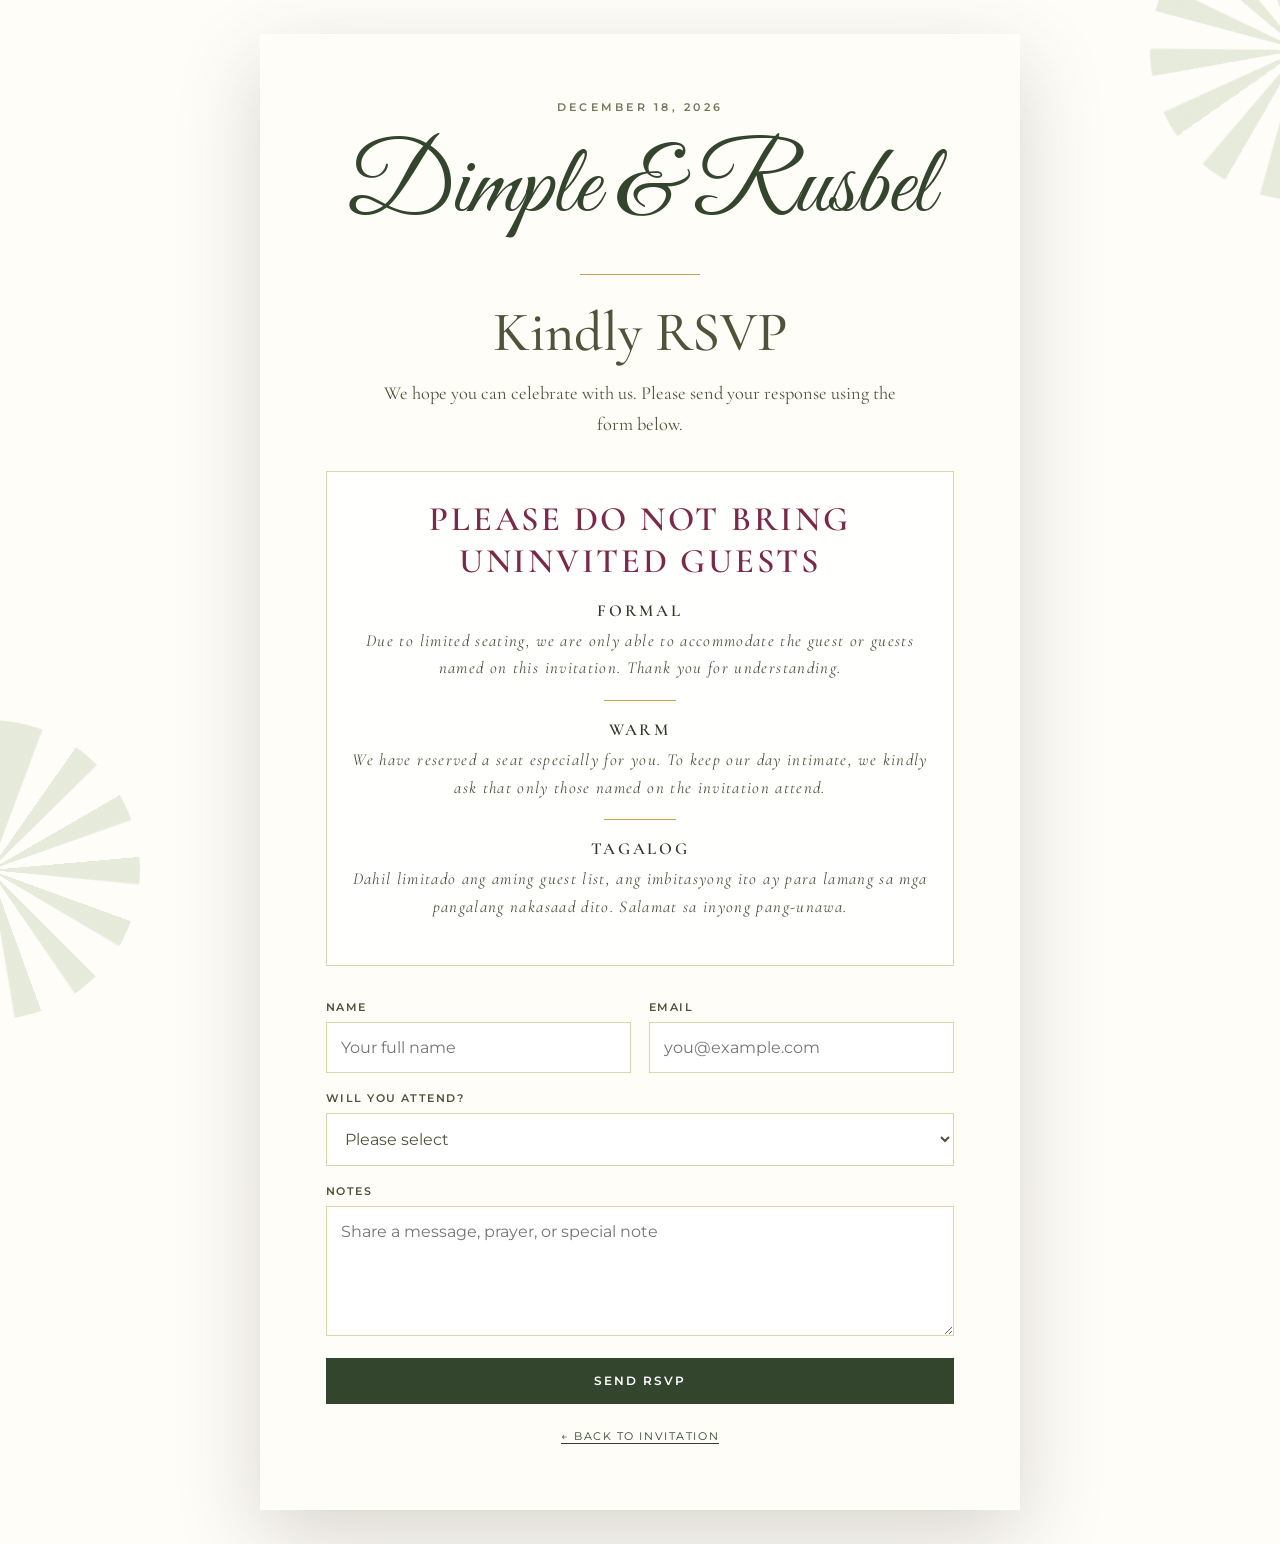
==== html/rsvp.html @ dd46d13d "Add files via upload" ====
<!doctype html>
<html lang="en">
<head>
  <meta charset="utf-8"><meta name="viewport" content="width=device-width,initial-scale=1">
  <title>RSVP | Dimple & Rusbel</title>
  <link rel="preconnect" href="https://fonts.googleapis.com"><link rel="preconnect" href="https://fonts.gstatic.com" crossorigin>
  <link href="https://fonts.googleapis.com/css2?family=Cormorant+Garamond:wght@400;500;600&family=Great+Vibes&family=Montserrat:wght@400;500;600&display=swap" rel="stylesheet">
  <style>
    :root{--deep:#34452e;--ink:#50523a;--paper:#fffdf8;--yellow:#f3d879;--gold:#c8a24f;--line:#ded4ae}*{box-sizing:border-box}body{margin:0;min-height:100svh;font-family:Montserrat,Arial,sans-serif;color:var(--ink);background:linear-gradient(rgba(255,253,248,.87),rgba(255,253,248,.94)),url('dimple-rusbel-hero.png') center/cover fixed;display:grid;place-items:center;padding:34px 15px}body:before,body:after{content:"";position:fixed;width:300px;height:300px;border-radius:50%;z-index:-1;opacity:.35;background:repeating-conic-gradient(from 10deg,#b8c7a4 0 10deg,transparent 11deg 25deg)}body:before{left:-160px;bottom:-120px}body:after{right:-170px;top:-100px;transform:rotate(150deg)}.card{width:min(760px,100%);background:rgba(255,253,248,.93);border:1px solid rgba(255,255,255,.9);box-shadow:0 28px 80px rgba(59,62,40,.2);padding:clamp(30px,6vw,65px);text-align:center}.eyebrow{font-size:.68rem;letter-spacing:.3em;text-transform:uppercase;font-weight:600;color:#77785b}.names{font:400 clamp(3.8rem,10vw,6.2rem) "Great Vibes",cursive;color:var(--deep);margin:13px 0 0}.title{font:500 clamp(2.2rem,6vw,3.5rem) "Cormorant Garamond",serif;margin:0}.intro{font:1.15rem/1.7 "Cormorant Garamond",serif;max-width:520px;margin:12px auto 30px}.ornament{width:120px;height:1px;background:var(--gold);margin:23px auto}form{text-align:left;display:grid;grid-template-columns:1fr 1fr;gap:18px}label{display:block;font-size:.69rem;text-transform:uppercase;letter-spacing:.13em;font-weight:600;margin:0 0 8px}input,select,textarea{width:100%;border:1px solid var(--line);background:white;border-radius:0;padding:15px 14px;font:inherit;color:var(--ink);outline:none}input:focus,select:focus,textarea:focus{border-color:var(--gold);box-shadow:0 0 0 3px rgba(200,162,79,.12)}textarea{min-height:130px;resize:vertical}.full{grid-column:1/-1}.submit{width:100%;border:0;padding:16px;background:var(--deep);color:white;font:600 .72rem Montserrat;letter-spacing:.18em;text-transform:uppercase;cursor:pointer}.submit:hover{background:#506548}.submit:disabled{opacity:.65}.message{display:none;padding:14px;margin-top:15px;text-align:center;background:#f7edc7}.guest-note{margin:0 auto 34px;padding:26px 24px;border:1px solid var(--line);background:rgba(255,255,255,.7);text-align:center}.guest-note h2{margin:0 0 18px;font:600 clamp(1.55rem,4vw,2.15rem) 'Cormorant Garamond',serif;letter-spacing:.08em;text-transform:uppercase;color:#7a2948}.guest-note-block{margin:18px auto;max-width:590px}.guest-note-block h3{margin:0 0 6px;font:600 1.05rem 'Cormorant Garamond',serif;letter-spacing:.16em;text-transform:uppercase;color:#35372b}.guest-note-block p{margin:0;font:italic 1.05rem/1.65 'Cormorant Garamond',serif;letter-spacing:.08em;color:#4f503f}.guest-note-divider{width:72px;height:1px;background:var(--gold);margin:16px auto}.back{display:inline-block;margin-top:25px;font-size:.7rem;letter-spacing:.14em;text-transform:uppercase;color:var(--deep);text-decoration:none;border-bottom:1px solid var(--deep)}@media(max-width:620px){form{grid-template-columns:1fr}.full{grid-column:auto}.card{padding:36px 20px}.names{font-size:4rem}}
  </style>
</head>
<body>
  <main class="card">
    <div class="eyebrow">December 18, 2026</div><div class="names">Dimple & Rusbel</div><div class="ornament"></div><h1 class="title">Kindly RSVP</h1><p class="intro">We hope you can celebrate with us. Please send your response using the form below.</p>
    <section class="guest-note" aria-labelledby="guest-note-title">
      <h2 id="guest-note-title">Please Do Not Bring Uninvited Guests</h2>
      <div class="guest-note-block">
        <h3>Formal</h3>
        <p>Due to limited seating, we are only able to accommodate the guest or guests named on this invitation. Thank you for understanding.</p>
      </div>
      <div class="guest-note-divider"></div>
      <div class="guest-note-block">
        <h3>Warm</h3>
        <p>We have reserved a seat especially for you. To keep our day intimate, we kindly ask that only those named on the invitation attend.</p>
      </div>
      <div class="guest-note-divider"></div>
      <div class="guest-note-block">
        <h3>Tagalog</h3>
        <p>Dahil limitado ang aming guest list, ang imbitasyong ito ay para lamang sa mga pangalang nakasaad dito. Salamat sa inyong pang-unawa.</p>
      </div>
    </section>
    <form id="rsvpForm">
      <div><label for="name">Name</label><input id="name" name="name" autocomplete="name" required placeholder="Your full name"></div>
      <div><label for="email">Email</label><input id="email" name="email" type="email" autocomplete="email" required placeholder="you@example.com"></div>
      <div class="full"><label for="attendance">Will you attend?</label><select id="attendance" name="attendance" required><option value="" selected disabled>Please select</option><option value="Joyfully attending">Joyfully attending</option><option value="Regretfully unable">Regretfully unable</option></select></div>
      <div class="full"><label for="notes">Notes</label><textarea id="notes" name="notes" placeholder="Share a message, prayer, or special note"></textarea></div>
      <div class="full"><button class="submit" type="submit">Send RSVP</button><div class="message" id="message"></div></div>
    </form>
    <a class="back" href="index.html">← Back to invitation</a>
  </main>
  <script>
    const APPS_SCRIPT_URL='PASTE_YOUR_APPS_SCRIPT_WEB_APP_URL_HERE';
    document.getElementById('rsvpForm').addEventListener('submit',async function(e){e.preventDefault();const btn=this.querySelector('button'),msg=document.getElementById('message');if(APPS_SCRIPT_URL.includes('PASTE_YOUR')){alert('Please add your Google Apps Script Web App URL in rsvp.html first.');return}btn.disabled=true;btn.textContent='Sending...';msg.style.display='none';const data=new URLSearchParams(new FormData(this));data.append('submittedAt',new Date().toISOString());try{await fetch(APPS_SCRIPT_URL,{method:'POST',mode:'no-cors',body:data});msg.textContent='Thank you! Your RSVP has been received.';msg.style.display='block';this.reset()}catch(err){msg.textContent='We could not send your RSVP. Please try again.';msg.style.display='block'}finally{btn.disabled=false;btn.textContent='Send RSVP'}});
  </script>
</body>
</html>
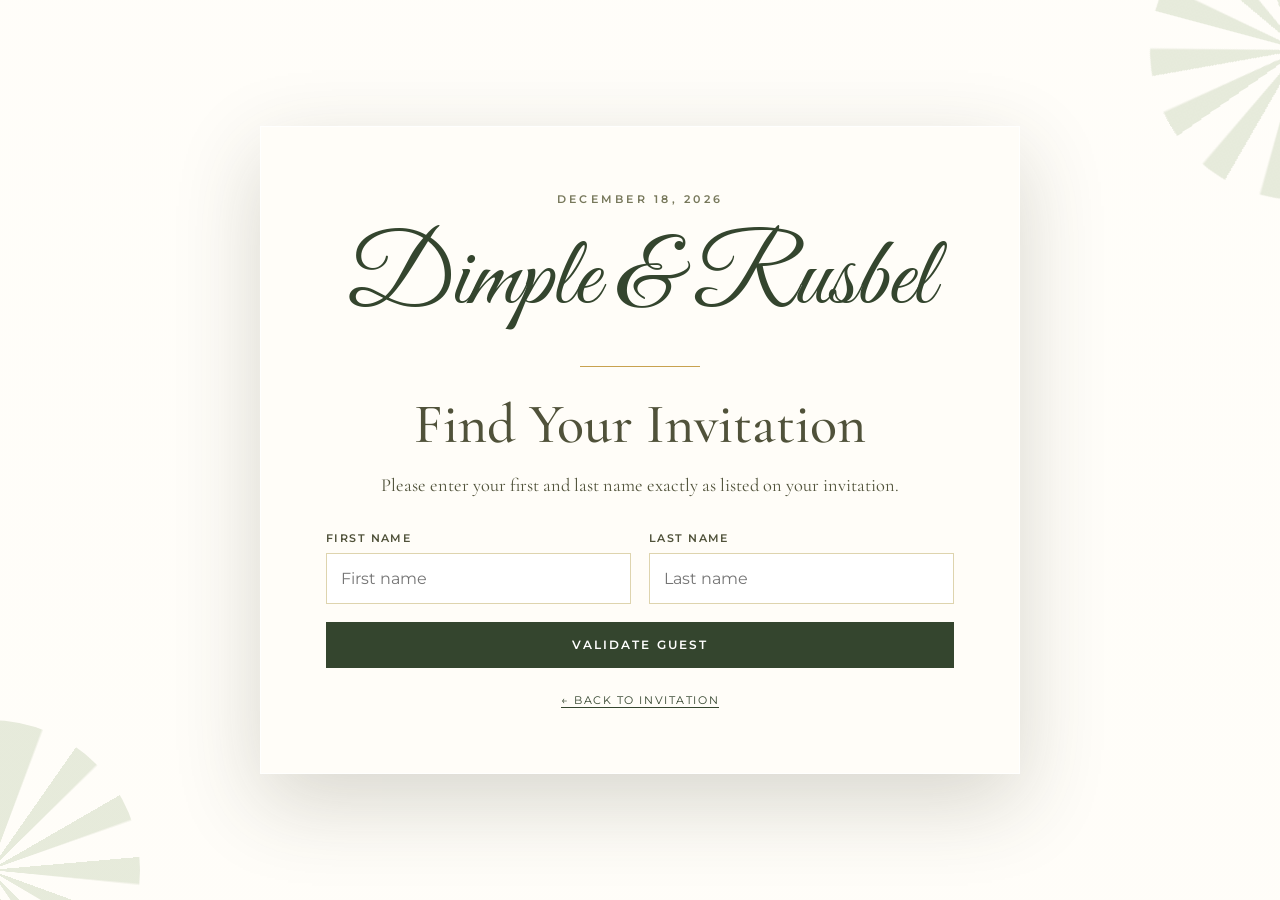
==== commit e77cd317: "Add files via upload" ====
--- a/html/rsvp.html
+++ b/html/rsvp.html
@@ -7,40 +7,263 @@
   <link href="https://fonts.googleapis.com/css2?family=Cormorant+Garamond:wght@400;500;600&family=Great+Vibes&family=Montserrat:wght@400;500;600&display=swap" rel="stylesheet">
   <style>
     :root{--deep:#34452e;--ink:#50523a;--paper:#fffdf8;--yellow:#f3d879;--gold:#c8a24f;--line:#ded4ae}*{box-sizing:border-box}body{margin:0;min-height:100svh;font-family:Montserrat,Arial,sans-serif;color:var(--ink);background:linear-gradient(rgba(255,253,248,.87),rgba(255,253,248,.94)),url('dimple-rusbel-hero.png') center/cover fixed;display:grid;place-items:center;padding:34px 15px}body:before,body:after{content:"";position:fixed;width:300px;height:300px;border-radius:50%;z-index:-1;opacity:.35;background:repeating-conic-gradient(from 10deg,#b8c7a4 0 10deg,transparent 11deg 25deg)}body:before{left:-160px;bottom:-120px}body:after{right:-170px;top:-100px;transform:rotate(150deg)}.card{width:min(760px,100%);background:rgba(255,253,248,.93);border:1px solid rgba(255,255,255,.9);box-shadow:0 28px 80px rgba(59,62,40,.2);padding:clamp(30px,6vw,65px);text-align:center}.eyebrow{font-size:.68rem;letter-spacing:.3em;text-transform:uppercase;font-weight:600;color:#77785b}.names{font:400 clamp(3.8rem,10vw,6.2rem) "Great Vibes",cursive;color:var(--deep);margin:13px 0 0}.title{font:500 clamp(2.2rem,6vw,3.5rem) "Cormorant Garamond",serif;margin:0}.intro{font:1.15rem/1.7 "Cormorant Garamond",serif;max-width:520px;margin:12px auto 30px}.ornament{width:120px;height:1px;background:var(--gold);margin:23px auto}form{text-align:left;display:grid;grid-template-columns:1fr 1fr;gap:18px}label{display:block;font-size:.69rem;text-transform:uppercase;letter-spacing:.13em;font-weight:600;margin:0 0 8px}input,select,textarea{width:100%;border:1px solid var(--line);background:white;border-radius:0;padding:15px 14px;font:inherit;color:var(--ink);outline:none}input:focus,select:focus,textarea:focus{border-color:var(--gold);box-shadow:0 0 0 3px rgba(200,162,79,.12)}textarea{min-height:130px;resize:vertical}.full{grid-column:1/-1}.submit{width:100%;border:0;padding:16px;background:var(--deep);color:white;font:600 .72rem Montserrat;letter-spacing:.18em;text-transform:uppercase;cursor:pointer}.submit:hover{background:#506548}.submit:disabled{opacity:.65}.message{display:none;padding:14px;margin-top:15px;text-align:center;background:#f7edc7}.guest-note{margin:0 auto 34px;padding:26px 24px;border:1px solid var(--line);background:rgba(255,255,255,.7);text-align:center}.guest-note h2{margin:0 0 18px;font:600 clamp(1.55rem,4vw,2.15rem) 'Cormorant Garamond',serif;letter-spacing:.08em;text-transform:uppercase;color:#7a2948}.guest-note-block{margin:18px auto;max-width:590px}.guest-note-block h3{margin:0 0 6px;font:600 1.05rem 'Cormorant Garamond',serif;letter-spacing:.16em;text-transform:uppercase;color:#35372b}.guest-note-block p{margin:0;font:italic 1.05rem/1.65 'Cormorant Garamond',serif;letter-spacing:.08em;color:#4f503f}.guest-note-divider{width:72px;height:1px;background:var(--gold);margin:16px auto}.back{display:inline-block;margin-top:25px;font-size:.7rem;letter-spacing:.14em;text-transform:uppercase;color:var(--deep);text-decoration:none;border-bottom:1px solid var(--deep)}@media(max-width:620px){form{grid-template-columns:1fr}.full{grid-column:auto}.card{padding:36px 20px}.names{font-size:4rem}}
+  
+    .validation-form{margin-top:10px}
+    .validation-message{background:#fbe9e7;color:#7a2948;border:1px solid #ebc2bc}
+    .validation-message.success{background:#eaf4ec;color:#355d3d;border-color:#c9dfce}
+    #rsvpStep[hidden]{display:none}
+    #guestValidationStep[hidden]{display:none}
+    #name[readonly]{background:#f5f1e8;color:#5f604f}
+    .change-guest{margin-top:22px;border:0;background:transparent;color:var(--deep);font:600 .68rem Montserrat;letter-spacing:.12em;text-transform:uppercase;cursor:pointer;border-bottom:1px solid var(--deep);padding:0 0 4px}
+
   </style>
 </head>
 <body>
   <main class="card">
-    <div class="eyebrow">December 18, 2026</div><div class="names">Dimple & Rusbel</div><div class="ornament"></div><h1 class="title">Kindly RSVP</h1><p class="intro">We hope you can celebrate with us. Please send your response using the form below.</p>
-    <section class="guest-note" aria-labelledby="guest-note-title">
-      <h2 id="guest-note-title">Please Do Not Bring Uninvited Guests</h2>
-      <div class="guest-note-block">
-        <h3>Formal</h3>
-        <p>Due to limited seating, we are only able to accommodate the guest or guests named on this invitation. Thank you for understanding.</p>
-      </div>
-      <div class="guest-note-divider"></div>
-      <div class="guest-note-block">
-        <h3>Warm</h3>
-        <p>We have reserved a seat especially for you. To keep our day intimate, we kindly ask that only those named on the invitation attend.</p>
-      </div>
-      <div class="guest-note-divider"></div>
-      <div class="guest-note-block">
-        <h3>Tagalog</h3>
-        <p>Dahil limitado ang aming guest list, ang imbitasyong ito ay para lamang sa mga pangalang nakasaad dito. Salamat sa inyong pang-unawa.</p>
-      </div>
+    <div class="eyebrow">December 18, 2026</div>
+    <div class="names">Dimple & Rusbel</div>
+    <div class="ornament"></div>
+
+    <section id="guestValidationStep">
+      <h1 class="title">Find Your Invitation</h1>
+      <p class="intro">Please enter your first and last name exactly as listed on your invitation.</p>
+
+      <form id="guestValidationForm" class="validation-form">
+        <div>
+          <label for="firstName">First Name</label>
+          <input id="firstName" name="firstName" autocomplete="given-name" required placeholder="First name">
+        </div>
+        <div>
+          <label for="lastName">Last Name</label>
+          <input id="lastName" name="lastName" autocomplete="family-name" required placeholder="Last name">
+        </div>
+        <div class="full">
+          <button class="submit" type="submit">Validate Guest</button>
+          <div class="message validation-message" id="validationMessage"></div>
+        </div>
+      </form>
     </section>
-    <form id="rsvpForm">
-      <div><label for="name">Name</label><input id="name" name="name" autocomplete="name" required placeholder="Your full name"></div>
-      <div><label for="email">Email</label><input id="email" name="email" type="email" autocomplete="email" required placeholder="you@example.com"></div>
-      <div class="full"><label for="attendance">Will you attend?</label><select id="attendance" name="attendance" required><option value="" selected disabled>Please select</option><option value="Joyfully attending">Joyfully attending</option><option value="Regretfully unable">Regretfully unable</option></select></div>
-      <div class="full"><label for="notes">Notes</label><textarea id="notes" name="notes" placeholder="Share a message, prayer, or special note"></textarea></div>
-      <div class="full"><button class="submit" type="submit">Send RSVP</button><div class="message" id="message"></div></div>
-    </form>
+
+    <section id="rsvpStep" hidden>
+      <h1 class="title">Kindly RSVP</h1>
+      <p class="intro">We found your invitation. Please send your response using the form below.</p>
+
+      <section class="guest-note" aria-labelledby="guest-note-title">
+        <h2 id="guest-note-title">Please Do Not Bring Uninvited Guests</h2>
+        <div class="guest-note-block">
+          <h3>Formal</h3>
+          <p>Due to limited seating, we are only able to accommodate the guest or guests named on this invitation. Thank you for understanding.</p>
+        </div>
+        <div class="guest-note-divider"></div>
+        <div class="guest-note-block">
+          <h3>Warm</h3>
+          <p>We have reserved a seat especially for you. To keep our day intimate, we kindly ask that only those named on the invitation attend.</p>
+        </div>
+        <div class="guest-note-divider"></div>
+        <div class="guest-note-block">
+          <h3>Tagalog</h3>
+          <p>Dahil limitado ang aming guest list, ang imbitasyong ito ay para lamang sa mga pangalang nakasaad dito. Salamat sa inyong pang-unawa.</p>
+        </div>
+      </section>
+
+      <form id="rsvpForm">
+        <div class="full">
+          <label for="name">Name</label>
+          <input id="name" name="name" autocomplete="name" required readonly>
+        </div>
+        <div class="full">
+          <label for="attendance">Will you attend?</label>
+          <select id="attendance" name="attendance" required>
+            <option value="" selected disabled>Please select</option>
+            <option value="Joyfully attending">Joyfully attending</option>
+            <option value="Regretfully unable">Regretfully unable</option>
+          </select>
+        </div>
+        <div class="full">
+          <label for="notes">Notes</label>
+          <textarea id="notes" name="notes" placeholder="Share a message, prayer, or special note"></textarea>
+        </div>
+        <div class="full">
+          <button class="submit" type="submit">Send RSVP</button>
+          <div class="message" id="message"></div>
+        </div>
+      </form>
+
+      <button type="button" class="change-guest" id="changeGuest">← Validate a different guest</button>
+    </section>
+
     <a class="back" href="index.html">← Back to invitation</a>
   </main>
   <script>
-    const APPS_SCRIPT_URL='PASTE_YOUR_APPS_SCRIPT_WEB_APP_URL_HERE';
-    document.getElementById('rsvpForm').addEventListener('submit',async function(e){e.preventDefault();const btn=this.querySelector('button'),msg=document.getElementById('message');if(APPS_SCRIPT_URL.includes('PASTE_YOUR')){alert('Please add your Google Apps Script Web App URL in rsvp.html first.');return}btn.disabled=true;btn.textContent='Sending...';msg.style.display='none';const data=new URLSearchParams(new FormData(this));data.append('submittedAt',new Date().toISOString());try{await fetch(APPS_SCRIPT_URL,{method:'POST',mode:'no-cors',body:data});msg.textContent='Thank you! Your RSVP has been received.';msg.style.display='block';this.reset()}catch(err){msg.textContent='We could not send your RSVP. Please try again.';msg.style.display='block'}finally{btn.disabled=false;btn.textContent='Send RSVP'}});
+    /*
+     * GOOGLE APPS SCRIPT WEB APP
+     *
+     * Replace this with your deployed Apps Script Web App URL:
+     * https://script.google.com/macros/s/YOUR_DEPLOYMENT_ID/exec
+     *
+     * The same Apps Script endpoint can handle:
+     * 1. Guest validation through GET ?action=validateGuest
+     * 2. RSVP submission through POST
+     */
+    const APPS_SCRIPT_URL = "https://script.google.com/macros/s/AKfycbxBWTmR7ZwLeCsBut4e-o5jjSR8i1ikzuobqOIt8ahAMCpXx_okeAoo0VlqP50PNFacKg/exec";
+
+    const validationStep = document.getElementById("guestValidationStep");
+    const rsvpStep = document.getElementById("rsvpStep");
+    const validationForm = document.getElementById("guestValidationForm");
+    const validationMessage = document.getElementById("validationMessage");
+    const rsvpName = document.getElementById("name");
+    const changeGuest = document.getElementById("changeGuest");
+
+    /*
+     * STEP 1 — VALIDATE GUEST AGAINST GOOGLE SHEET
+     */
+    validationForm.addEventListener("submit", async function(e) {
+      e.preventDefault();
+
+      const firstName = document.getElementById("firstName").value.trim();
+      const lastName = document.getElementById("lastName").value.trim();
+      const btn = this.querySelector('button[type="submit"]');
+
+      validationMessage.classList.remove("success");
+      validationMessage.style.display = "none";
+
+      if (APPS_SCRIPT_URL.includes("PASTE_YOUR")) {
+        alert("Please add your Google Apps Script Web App URL in rsvp.html first.");
+        return;
+      }
+
+      btn.disabled = true;
+      btn.textContent = "Checking...";
+
+      try {
+        const url =
+          `${APPS_SCRIPT_URL}` +
+          `?action=validateGuest` +
+          `&firstName=${encodeURIComponent(firstName)}` +
+          `&lastName=${encodeURIComponent(lastName)}`;
+
+        const response = await fetch(url);
+
+        if (!response.ok) {
+          throw new Error(`Validation request failed: ${response.status}`);
+        }
+
+        const result = await response.json();
+
+        if (!result.found) {
+          validationMessage.textContent =
+            "You are not in the list, please contact Dimple or Rusbel to validate the list.";
+          validationMessage.style.display = "block";
+          return;
+        }
+
+        validationMessage.textContent = "Guest validated successfully.";
+        validationMessage.classList.add("success");
+        validationMessage.style.display = "block";
+
+        // Use the exact name returned by Google Sheets.
+        rsvpName.value =
+          `${result.firstName || firstName} ${result.lastName || lastName}`.trim();
+
+        // Optional: save validated guest information for RSVP submission.
+        rsvpName.dataset.firstName = result.firstName || firstName;
+        rsvpName.dataset.lastName = result.lastName || lastName;
+
+        window.setTimeout(() => {
+          validationStep.hidden = true;
+          rsvpStep.hidden = false;
+          window.scrollTo({
+            top: 0,
+            behavior: "smooth"
+          });
+        }, 350);
+
+      } catch (error) {
+        console.error("Guest validation error:", error);
+
+        validationMessage.textContent =
+          "We could not validate your name right now. Please try again.";
+        validationMessage.style.display = "block";
+
+      } finally {
+        btn.disabled = false;
+        btn.textContent = "Validate Guest";
+      }
+    });
+
+    /*
+     * RETURN TO THE VALIDATION SCREEN
+     */
+    changeGuest.addEventListener("click", () => {
+      rsvpStep.hidden = true;
+      validationStep.hidden = false;
+
+      validationForm.reset();
+      validationMessage.style.display = "none";
+
+      document.getElementById("rsvpForm").reset();
+      rsvpName.dataset.firstName = "";
+      rsvpName.dataset.lastName = "";
+
+      window.scrollTo({
+        top: 0,
+        behavior: "smooth"
+      });
+    });
+
+    /*
+     * STEP 2 — SUBMIT RSVP TO GOOGLE SHEET
+     */
+    document.getElementById("rsvpForm").addEventListener("submit", async function(e) {
+      e.preventDefault();
+
+      const btn = this.querySelector('button[type="submit"]');
+      const msg = document.getElementById("message");
+
+      if (APPS_SCRIPT_URL.includes("PASTE_YOUR")) {
+        alert("Please add your Google Apps Script Web App URL in rsvp.html first.");
+        return;
+      }
+
+      btn.disabled = true;
+      btn.textContent = "Sending...";
+      msg.style.display = "none";
+
+      const data = new URLSearchParams(new FormData(this));
+
+      // Add validated guest data and submission timestamp.
+      data.append("action", "submitRsvp");
+      data.append("firstName", rsvpName.dataset.firstName || "");
+      data.append("lastName", rsvpName.dataset.lastName || "");
+      data.append("submittedAt", new Date().toISOString());
+
+      try {
+        /*
+         * mode: "no-cors" is kept from your previous RSVP implementation.
+         * This means the browser cannot inspect the Apps Script response,
+         * but the submission will still be sent.
+         */
+        await fetch(APPS_SCRIPT_URL, {
+          method: "POST",
+          mode: "no-cors",
+          body: data
+        });
+
+        msg.textContent = "Thank you! Your RSVP has been received.";
+        msg.style.display = "block";
+
+      } catch (error) {
+        console.error("RSVP submission error:", error);
+
+        msg.textContent =
+          "We could not send your RSVP. Please try again.";
+        msg.style.display = "block";
+
+      } finally {
+        btn.disabled = false;
+        btn.textContent = "Send RSVP";
+      }
+    });
   </script>
 </body>
 </html>
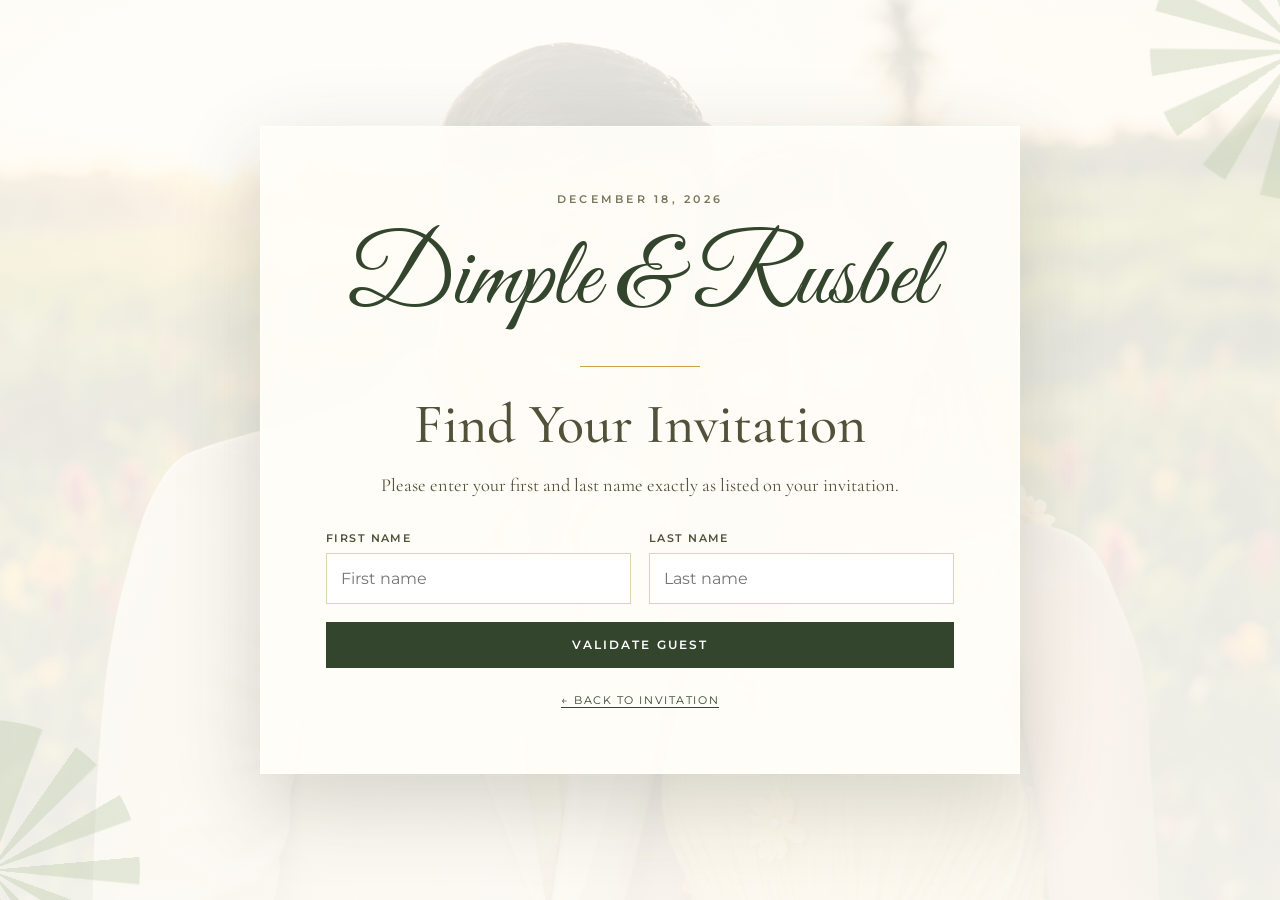
==== commit bcd63ec4: "Add files via upload" ====
--- a/html/rsvp.html
+++ b/html/rsvp.html
@@ -5,18 +5,7 @@
   <title>RSVP | Dimple & Rusbel</title>
   <link rel="preconnect" href="https://fonts.googleapis.com"><link rel="preconnect" href="https://fonts.gstatic.com" crossorigin>
   <link href="https://fonts.googleapis.com/css2?family=Cormorant+Garamond:wght@400;500;600&family=Great+Vibes&family=Montserrat:wght@400;500;600&display=swap" rel="stylesheet">
-  <style>
-    :root{--deep:#34452e;--ink:#50523a;--paper:#fffdf8;--yellow:#f3d879;--gold:#c8a24f;--line:#ded4ae}*{box-sizing:border-box}body{margin:0;min-height:100svh;font-family:Montserrat,Arial,sans-serif;color:var(--ink);background:linear-gradient(rgba(255,253,248,.87),rgba(255,253,248,.94)),url('dimple-rusbel-hero.png') center/cover fixed;display:grid;place-items:center;padding:34px 15px}body:before,body:after{content:"";position:fixed;width:300px;height:300px;border-radius:50%;z-index:-1;opacity:.35;background:repeating-conic-gradient(from 10deg,#b8c7a4 0 10deg,transparent 11deg 25deg)}body:before{left:-160px;bottom:-120px}body:after{right:-170px;top:-100px;transform:rotate(150deg)}.card{width:min(760px,100%);background:rgba(255,253,248,.93);border:1px solid rgba(255,255,255,.9);box-shadow:0 28px 80px rgba(59,62,40,.2);padding:clamp(30px,6vw,65px);text-align:center}.eyebrow{font-size:.68rem;letter-spacing:.3em;text-transform:uppercase;font-weight:600;color:#77785b}.names{font:400 clamp(3.8rem,10vw,6.2rem) "Great Vibes",cursive;color:var(--deep);margin:13px 0 0}.title{font:500 clamp(2.2rem,6vw,3.5rem) "Cormorant Garamond",serif;margin:0}.intro{font:1.15rem/1.7 "Cormorant Garamond",serif;max-width:520px;margin:12px auto 30px}.ornament{width:120px;height:1px;background:var(--gold);margin:23px auto}form{text-align:left;display:grid;grid-template-columns:1fr 1fr;gap:18px}label{display:block;font-size:.69rem;text-transform:uppercase;letter-spacing:.13em;font-weight:600;margin:0 0 8px}input,select,textarea{width:100%;border:1px solid var(--line);background:white;border-radius:0;padding:15px 14px;font:inherit;color:var(--ink);outline:none}input:focus,select:focus,textarea:focus{border-color:var(--gold);box-shadow:0 0 0 3px rgba(200,162,79,.12)}textarea{min-height:130px;resize:vertical}.full{grid-column:1/-1}.submit{width:100%;border:0;padding:16px;background:var(--deep);color:white;font:600 .72rem Montserrat;letter-spacing:.18em;text-transform:uppercase;cursor:pointer}.submit:hover{background:#506548}.submit:disabled{opacity:.65}.message{display:none;padding:14px;margin-top:15px;text-align:center;background:#f7edc7}.guest-note{margin:0 auto 34px;padding:26px 24px;border:1px solid var(--line);background:rgba(255,255,255,.7);text-align:center}.guest-note h2{margin:0 0 18px;font:600 clamp(1.55rem,4vw,2.15rem) 'Cormorant Garamond',serif;letter-spacing:.08em;text-transform:uppercase;color:#7a2948}.guest-note-block{margin:18px auto;max-width:590px}.guest-note-block h3{margin:0 0 6px;font:600 1.05rem 'Cormorant Garamond',serif;letter-spacing:.16em;text-transform:uppercase;color:#35372b}.guest-note-block p{margin:0;font:italic 1.05rem/1.65 'Cormorant Garamond',serif;letter-spacing:.08em;color:#4f503f}.guest-note-divider{width:72px;height:1px;background:var(--gold);margin:16px auto}.back{display:inline-block;margin-top:25px;font-size:.7rem;letter-spacing:.14em;text-transform:uppercase;color:var(--deep);text-decoration:none;border-bottom:1px solid var(--deep)}@media(max-width:620px){form{grid-template-columns:1fr}.full{grid-column:auto}.card{padding:36px 20px}.names{font-size:4rem}}
-  
-    .validation-form{margin-top:10px}
-    .validation-message{background:#fbe9e7;color:#7a2948;border:1px solid #ebc2bc}
-    .validation-message.success{background:#eaf4ec;color:#355d3d;border-color:#c9dfce}
-    #rsvpStep[hidden]{display:none}
-    #guestValidationStep[hidden]{display:none}
-    #name[readonly]{background:#f5f1e8;color:#5f604f}
-    .change-guest{margin-top:22px;border:0;background:transparent;color:var(--deep);font:600 .68rem Montserrat;letter-spacing:.12em;text-transform:uppercase;cursor:pointer;border-bottom:1px solid var(--deep);padding:0 0 4px}
-
-  </style>
+  <link rel="stylesheet" href="../css/rsvp.css">
 </head>
 <body>
   <main class="card">
@@ -66,7 +55,9 @@
         </div>
       </section>
 
+        <div class="reserved-guest-count" id="reservedGuestCount" aria-live="polite"></div>
       <form id="rsvpForm">
+
         <div class="full">
           <label for="name">Name</label>
           <input id="name" name="name" autocomplete="name" required readonly>
@@ -92,178 +83,8 @@
       <button type="button" class="change-guest" id="changeGuest">← Validate a different guest</button>
     </section>
 
-    <a class="back" href="index.html">← Back to invitation</a>
+    <a class="back" href="../index.html">← Back to invitation</a>
   </main>
-  <script>
-    /*
-     * GOOGLE APPS SCRIPT WEB APP
-     *
-     * Replace this with your deployed Apps Script Web App URL:
-     * https://script.google.com/macros/s/YOUR_DEPLOYMENT_ID/exec
-     *
-     * The same Apps Script endpoint can handle:
-     * 1. Guest validation through GET ?action=validateGuest
-     * 2. RSVP submission through POST
-     */
-    const APPS_SCRIPT_URL = "https://script.google.com/macros/s/AKfycbxBWTmR7ZwLeCsBut4e-o5jjSR8i1ikzuobqOIt8ahAMCpXx_okeAoo0VlqP50PNFacKg/exec";
-
-    const validationStep = document.getElementById("guestValidationStep");
-    const rsvpStep = document.getElementById("rsvpStep");
-    const validationForm = document.getElementById("guestValidationForm");
-    const validationMessage = document.getElementById("validationMessage");
-    const rsvpName = document.getElementById("name");
-    const changeGuest = document.getElementById("changeGuest");
-
-    /*
-     * STEP 1 — VALIDATE GUEST AGAINST GOOGLE SHEET
-     */
-    validationForm.addEventListener("submit", async function(e) {
-      e.preventDefault();
-
-      const firstName = document.getElementById("firstName").value.trim();
-      const lastName = document.getElementById("lastName").value.trim();
-      const btn = this.querySelector('button[type="submit"]');
-
-      validationMessage.classList.remove("success");
-      validationMessage.style.display = "none";
-
-      if (APPS_SCRIPT_URL.includes("PASTE_YOUR")) {
-        alert("Please add your Google Apps Script Web App URL in rsvp.html first.");
-        return;
-      }
-
-      btn.disabled = true;
-      btn.textContent = "Checking...";
-
-      try {
-        const url =
-          `${APPS_SCRIPT_URL}` +
-          `?action=validateGuest` +
-          `&firstName=${encodeURIComponent(firstName)}` +
-          `&lastName=${encodeURIComponent(lastName)}`;
-
-        const response = await fetch(url);
-
-        if (!response.ok) {
-          throw new Error(`Validation request failed: ${response.status}`);
-        }
-
-        const result = await response.json();
-
-        if (!result.found) {
-          validationMessage.textContent =
-            "You are not in the list, please contact Dimple or Rusbel to validate the list.";
-          validationMessage.style.display = "block";
-          return;
-        }
-
-        validationMessage.textContent = "Guest validated successfully.";
-        validationMessage.classList.add("success");
-        validationMessage.style.display = "block";
-
-        // Use the exact name returned by Google Sheets.
-        rsvpName.value =
-          `${result.firstName || firstName} ${result.lastName || lastName}`.trim();
-
-        // Optional: save validated guest information for RSVP submission.
-        rsvpName.dataset.firstName = result.firstName || firstName;
-        rsvpName.dataset.lastName = result.lastName || lastName;
-
-        window.setTimeout(() => {
-          validationStep.hidden = true;
-          rsvpStep.hidden = false;
-          window.scrollTo({
-            top: 0,
-            behavior: "smooth"
-          });
-        }, 350);
-
-      } catch (error) {
-        console.error("Guest validation error:", error);
-
-        validationMessage.textContent =
-          "We could not validate your name right now. Please try again.";
-        validationMessage.style.display = "block";
-
-      } finally {
-        btn.disabled = false;
-        btn.textContent = "Validate Guest";
-      }
-    });
-
-    /*
-     * RETURN TO THE VALIDATION SCREEN
-     */
-    changeGuest.addEventListener("click", () => {
-      rsvpStep.hidden = true;
-      validationStep.hidden = false;
-
-      validationForm.reset();
-      validationMessage.style.display = "none";
-
-      document.getElementById("rsvpForm").reset();
-      rsvpName.dataset.firstName = "";
-      rsvpName.dataset.lastName = "";
-
-      window.scrollTo({
-        top: 0,
-        behavior: "smooth"
-      });
-    });
-
-    /*
-     * STEP 2 — SUBMIT RSVP TO GOOGLE SHEET
-     */
-    document.getElementById("rsvpForm").addEventListener("submit", async function(e) {
-      e.preventDefault();
-
-      const btn = this.querySelector('button[type="submit"]');
-      const msg = document.getElementById("message");
-
-      if (APPS_SCRIPT_URL.includes("PASTE_YOUR")) {
-        alert("Please add your Google Apps Script Web App URL in rsvp.html first.");
-        return;
-      }
-
-      btn.disabled = true;
-      btn.textContent = "Sending...";
-      msg.style.display = "none";
-
-      const data = new URLSearchParams(new FormData(this));
-
-      // Add validated guest data and submission timestamp.
-      data.append("action", "submitRsvp");
-      data.append("firstName", rsvpName.dataset.firstName || "");
-      data.append("lastName", rsvpName.dataset.lastName || "");
-      data.append("submittedAt", new Date().toISOString());
-
-      try {
-        /*
-         * mode: "no-cors" is kept from your previous RSVP implementation.
-         * This means the browser cannot inspect the Apps Script response,
-         * but the submission will still be sent.
-         */
-        await fetch(APPS_SCRIPT_URL, {
-          method: "POST",
-          mode: "no-cors",
-          body: data
-        });
-
-        msg.textContent = "Thank you! Your RSVP has been received.";
-        msg.style.display = "block";
-
-      } catch (error) {
-        console.error("RSVP submission error:", error);
-
-        msg.textContent =
-          "We could not send your RSVP. Please try again.";
-        msg.style.display = "block";
-
-      } finally {
-        btn.disabled = false;
-        btn.textContent = "Send RSVP";
-      }
-    });
-  </script>
+  <script src="../js/rsvp.js"></script>
 </body>
 </html>
--- a/css/rsvp.css
+++ b/css/rsvp.css
@@ -0,0 +1,25 @@
+:root{--deep:#34452e;--ink:#50523a;--paper:#fffdf8;--yellow:#f3d879;--gold:#c8a24f;--line:#ded4ae}*{box-sizing:border-box}body{margin:0;min-height:100svh;font-family:Montserrat,Arial,sans-serif;color:var(--ink);background:linear-gradient(rgba(255,253,248,.87),rgba(255,253,248,.94)),url('../images/dimple-rusbel-hero.png') center/cover fixed;display:grid;place-items:center;padding:34px 15px}body:before,body:after{content:"";position:fixed;width:300px;height:300px;border-radius:50%;z-index:-1;opacity:.35;background:repeating-conic-gradient(from 10deg,#b8c7a4 0 10deg,transparent 11deg 25deg)}body:before{left:-160px;bottom:-120px}body:after{right:-170px;top:-100px;transform:rotate(150deg)}.card{width:min(760px,100%);background:rgba(255,253,248,.93);border:1px solid rgba(255,255,255,.9);box-shadow:0 28px 80px rgba(59,62,40,.2);padding:clamp(30px,6vw,65px);text-align:center}.eyebrow{font-size:.68rem;letter-spacing:.3em;text-transform:uppercase;font-weight:600;color:#77785b}.names{font:400 clamp(3.8rem,10vw,6.2rem) "Great Vibes",cursive;color:var(--deep);margin:13px 0 0}.title{font:500 clamp(2.2rem,6vw,3.5rem) "Cormorant Garamond",serif;margin:0}.intro{font:1.15rem/1.7 "Cormorant Garamond",serif;max-width:520px;margin:12px auto 30px}.ornament{width:120px;height:1px;background:var(--gold);margin:23px auto}form{text-align:left;display:grid;grid-template-columns:1fr 1fr;gap:18px}label{display:block;font-size:.69rem;text-transform:uppercase;letter-spacing:.13em;font-weight:600;margin:0 0 8px}input,select,textarea{width:100%;border:1px solid var(--line);background:white;border-radius:0;padding:15px 14px;font:inherit;color:var(--ink);outline:none}input:focus,select:focus,textarea:focus{border-color:var(--gold);box-shadow:0 0 0 3px rgba(200,162,79,.12)}textarea{min-height:130px;resize:vertical}.full{grid-column:1/-1}.submit{width:100%;border:0;padding:16px;background:var(--deep);color:white;font:600 .72rem Montserrat;letter-spacing:.18em;text-transform:uppercase;cursor:pointer}.submit:hover{background:#506548}.submit:disabled{opacity:.65}.message{display:none;padding:14px;margin-top:15px;text-align:center;background:#f7edc7}.guest-note{margin:0 auto 34px;padding:26px 24px;border:1px solid var(--line);background:rgba(255,255,255,.7);text-align:center}.guest-note h2{margin:0 0 18px;font:600 clamp(1.55rem,4vw,2.15rem) 'Cormorant Garamond',serif;letter-spacing:.08em;text-transform:uppercase;color:#7a2948}.guest-note-block{margin:18px auto;max-width:590px}.guest-note-block h3{margin:0 0 6px;font:600 1.05rem 'Cormorant Garamond',serif;letter-spacing:.16em;text-transform:uppercase;color:#35372b}.guest-note-block p{margin:0;font:italic 1.05rem/1.65 'Cormorant Garamond',serif;letter-spacing:.08em;color:#4f503f}.guest-note-divider{width:72px;height:1px;background:var(--gold);margin:16px auto}.back{display:inline-block;margin-top:25px;font-size:.7rem;letter-spacing:.14em;text-transform:uppercase;color:var(--deep);text-decoration:none;border-bottom:1px solid var(--deep)}@media(max-width:620px){form{grid-template-columns:1fr}.full{grid-column:auto}.card{padding:36px 20px}.names{font-size:4rem}}
+  
+    .validation-form{margin-top:10px}
+    .validation-message{background:#fbe9e7;color:#7a2948;border:1px solid #ebc2bc}
+    .validation-message.success{background:#eaf4ec;color:#355d3d;border-color:#c9dfce}
+    #rsvpStep[hidden]{display:none}
+    #guestValidationStep[hidden]{display:none}
+    #name[readonly]{background:#f5f1e8;color:#5f604f}
+    .change-guest{margin-top:22px;border:0;background:transparent;color:var(--deep);font:600 .68rem Montserrat;letter-spacing:.12em;text-transform:uppercase;cursor:pointer;border-bottom:1px solid var(--deep);padding:0 0 4px}
+
+
+/* Reserved guest count shown after a successful guest-list validation */
+.reserved-guest-count{
+  margin:-6px auto 28px;
+  padding:20px 24px;
+  max-width:560px;
+  border:1px solid var(--line);
+  background:#fffaf0;
+  color:var(--deep);
+  text-align:center;
+  font:600 1.3rem/1.5 "Cormorant Garamond",serif;
+  letter-spacing:.025em;
+}
+
+.reserved-guest-count:empty{display:none}
